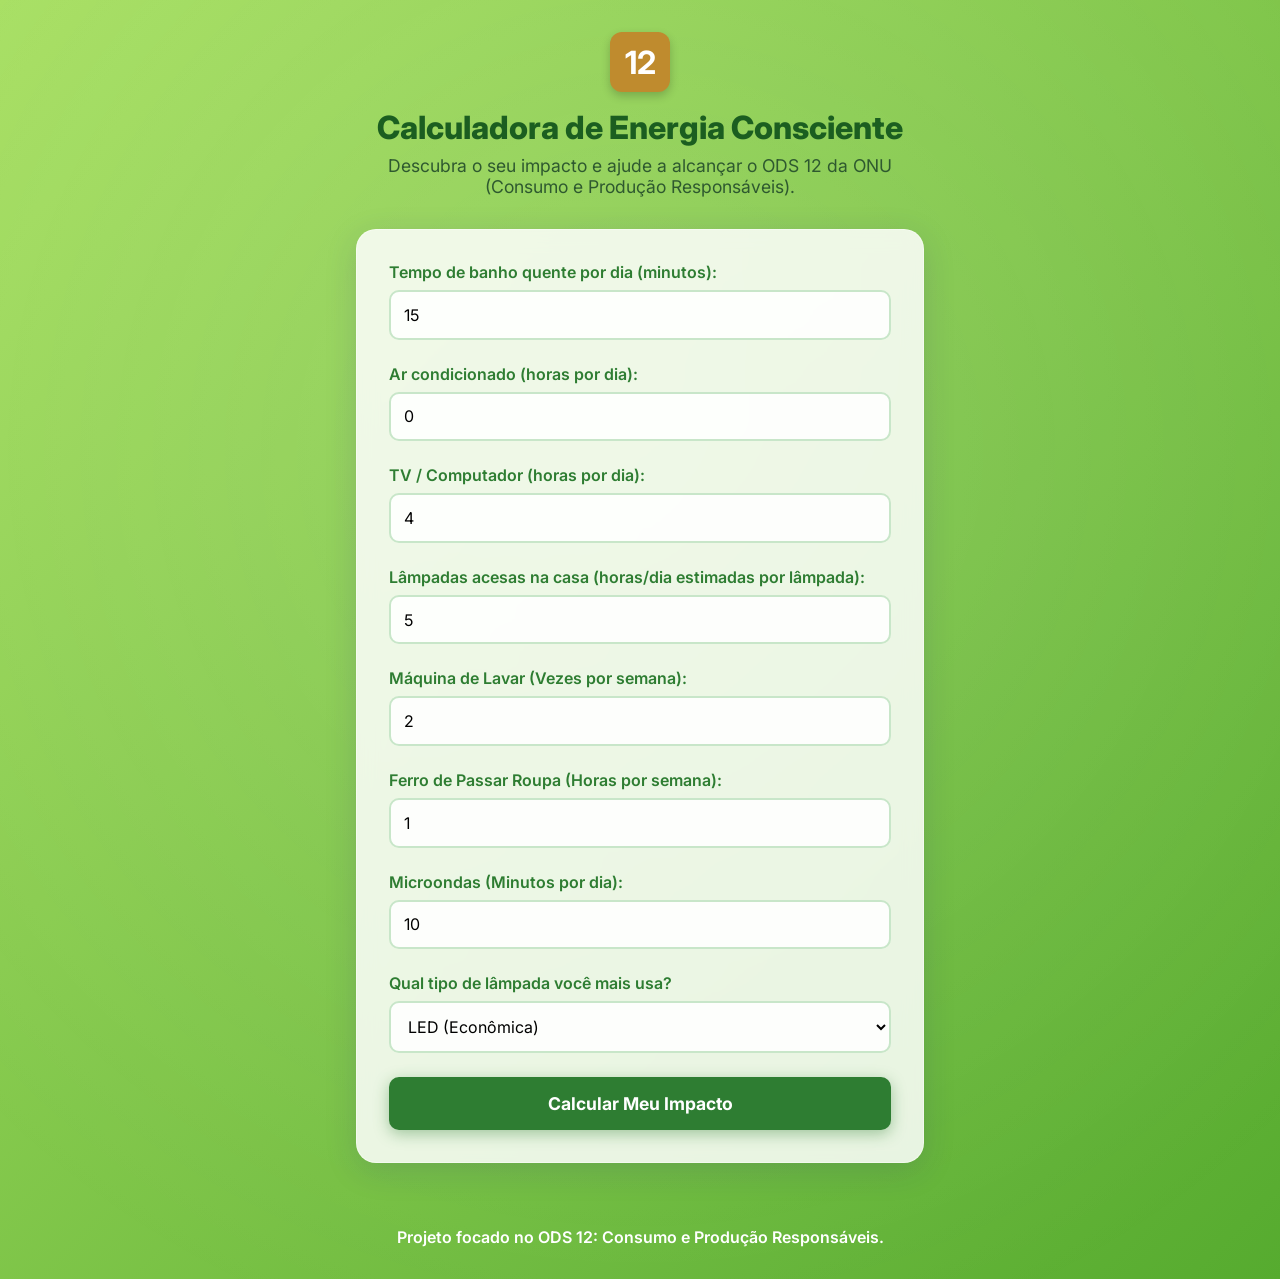
==== index.html @ fb4c2ba9 "Add files via upload" ====
<!DOCTYPE html>
<html lang="pt-BR">
<head>
    <meta charset="UTF-8">
    <meta name="viewport" content="width=device-width, initial-scale=1.0">
    <title>ODS 12 - Calculadora de Consumo de Energia</title>
    <link rel="stylesheet" href="style.css">
    <link href="https://fonts.googleapis.com/css2?family=Inter:wght@300;400;600;700&display=swap" rel="stylesheet">
</head>
<body>
    <div class="background-animation"></div>
    
    <main class="container">
        <header>
            <div class="logo-ods">12</div>
            <h1>Calculadora de Energia Consciente</h1>
            <p>Descubra o seu impacto e ajude a alcançar o ODS 12 da ONU (Consumo e Produção Responsáveis).</p>
        </header>

        <section id="calculator-section" class="card glass">
            <form id="energy-form">
                <div class="form-group">
                    <label for="shower">Tempo de banho quente por dia (minutos):</label>
                    <input type="number" id="shower" min="0" value="15" required>
                </div>
                
                <div class="form-group">
                    <label for="ac">Ar condicionado (horas por dia):</label>
                    <input type="number" id="ac" min="0" value="0" required>
                </div>

                <div class="form-group">
                    <label for="electronics">TV / Computador (horas por dia):</label>
                    <input type="number" id="electronics" min="0" value="4" required>
                </div>

                <div class="form-group">
                    <label for="lights">Lâmpadas acesas na casa (horas/dia estimadas por lâmpada):</label>
                    <input type="number" id="lights" min="0" value="5" required>
                </div>
                
                <div class="form-group">
                    <label for="washing-machine">Máquina de Lavar (Vezes por semana):</label>
                    <input type="number" id="washing-machine" min="0" value="2" required>
                </div>

                <div class="form-group">
                    <label for="iron">Ferro de Passar Roupa (Horas por semana):</label>
                    <input type="number" id="iron" min="0" value="1" required>
                </div>

                <div class="form-group">
                    <label for="microwave">Microondas (Minutos por dia):</label>
                    <input type="number" id="microwave" min="0" value="10" required>
                </div>

                <div class="form-group">
                    <label for="light-type">Qual tipo de lâmpada você mais usa?</label>
                    <select id="light-type">
                        <option value="led">LED (Econômica)</option>
                        <option value="fluorescent">Fluorescente</option>
                        <option value="incandescent">Incandescente (Antiga)</option>
                    </select>
                </div>

                <button type="submit" class="btn-primary">Calcular Meu Impacto</button>
            </form>
        </section>

        <section id="result-section" class="card glass hidden">
            <h2>Seu Resultado Mensal</h2>
            <div class="score-display">
                <span id="kwh-result">0</span> <small>kWh/mês</small>
            </div>
            
            <div class="status-box" id="status-box">
                <h3 id="status-title">Status: ...</h3>
                <p id="status-message">Mensagem...</p>
            </div>

            <div class="tips">
                <h3>💡 Dicas ODS 12 para você:</h3>
                <ul id="tips-list">
                    <!-- Tips will be injected via JS -->
                </ul>
            </div>

            <button type="button" id="recalculate-btn" class="btn-secondary">Recalcular</button>
        </section>
    </main>

    <footer>
        <p>Projeto focado no ODS 12: Consumo e Produção Responsáveis.</p>
    </footer>

    <script src="script.js"></script>
</body>
</html>
---- style.css ----
:root {
    --primary-color: #2e7d32; /* ODS 12 dark green */
    --secondary-color: #4caf50;
    --accent-color: #81c784;
    --text-dark: #1b5e20;
    --text-light: #ffffff;
    --bg-gradient: linear-gradient(135deg, #a8e063 0%, #56ab2f 100%);
    --glass-bg: rgba(255, 255, 255, 0.85);
    --glass-border: rgba(255, 255, 255, 0.4);
    --shadow: 0 8px 32px 0 rgba(31, 38, 135, 0.15);
}

* {
    margin: 0;
    padding: 0;
    box-sizing: border-box;
    font-family: 'Inter', sans-serif;
}

body {
    background: var(--bg-gradient);
    min-height: 100vh;
    color: var(--text-dark);
    display: flex;
    flex-direction: column;
    align-items: center;
    position: relative;
    overflow-x: hidden;
}

/* Subtle background animation */
.background-animation {
    position: fixed;
    top: -50%;
    left: -50%;
    width: 200%;
    height: 200%;
    background: radial-gradient(circle, rgba(255,255,255,0.1) 0%, transparent 60%);
    animation: rotate 30s linear infinite;
    z-index: -1;
}

@keyframes rotate {
    0% { transform: rotate(0deg); }
    100% { transform: rotate(360deg); }
}

.container {
    width: 100%;
    max-width: 600px;
    padding: 2rem 1rem;
    flex-grow: 1;
}

header {
    text-align: center;
    margin-bottom: 2rem;
    animation: fadeInDown 0.8s ease;
}

.logo-ods {
    background-color: #bf8b2e; /* Original color for ODS 12 */
    color: white;
    width: 60px;
    height: 60px;
    margin: 0 auto 1rem;
    display: flex;
    justify-content: center;
    align-items: center;
    font-size: 2rem;
    font-weight: bold;
    border-radius: 12px;
    box-shadow: 0 4px 10px rgba(0,0,0,0.2);
}

header h1 {
    color: var(--text-dark);
    font-weight: 800;
    margin-bottom: 0.5rem;
}

header p {
    color: #2e592f;
    font-size: 1.1rem;
}

.card {
    background: var(--glass-bg);
    border: 1px solid var(--glass-border);
    border-radius: 20px;
    padding: 2rem;
    box-shadow: var(--shadow);
    backdrop-filter: blur(10px);
    transition: all 0.3s ease;
    animation: fadeInUp 0.8s ease;
}

.hidden {
    display: none !important;
}

.form-group {
    margin-bottom: 1.5rem;
}

label {
    display: block;
    margin-bottom: 0.5rem;
    font-weight: 600;
    color: var(--primary-color);
}

input, select {
    width: 100%;
    padding: 0.8rem;
    border: 2px solid #c8e6c9;
    border-radius: 10px;
    font-size: 1rem;
    transition: border-color 0.3s;
    background: rgba(255,255,255,0.9);
}

input:focus, select:focus {
    outline: none;
    border-color: var(--primary-color);
}

button {
    width: 100%;
    padding: 1rem;
    border: none;
    border-radius: 10px;
    font-size: 1.1rem;
    font-weight: 700;
    cursor: pointer;
    transition: transform 0.2s, box-shadow 0.2s, background-color 0.3s;
}

.btn-primary {
    background-color: var(--primary-color);
    color: var(--text-light);
    box-shadow: 0 4px 15px rgba(46, 125, 50, 0.4);
}

.btn-primary:hover {
    background-color: var(--secondary-color);
    transform: translateY(-2px);
    box-shadow: 0 6px 20px rgba(46, 125, 50, 0.5);
}

.btn-secondary {
    background-color: transparent;
    color: var(--primary-color);
    border: 2px solid var(--primary-color);
    margin-top: 1rem;
}

.btn-secondary:hover {
    background-color: rgba(46, 125, 50, 0.1);
}

/* Result Section */
#result-section h2 {
    text-align: center;
    color: var(--primary-color);
    margin-bottom: 1rem;
}

.score-display {
    text-align: center;
    font-size: 3.5rem;
    font-weight: 800;
    color: var(--primary-color);
    margin-bottom: 1.5rem;
}

.score-display small {
    font-size: 1.2rem;
    color: #666;
}

.status-box {
    padding: 1rem;
    border-radius: 12px;
    margin-bottom: 1.5rem;
    text-align: center;
}

.status-good { background-color: #dcedc8; color: #33691e; }
.status-warning { background-color: #fff9c4; color: #f57f17; }
.status-bad { background-color: #ffcdd2; color: #b71c1c; }

.tips h3 {
    margin-bottom: 1rem;
    color: var(--primary-color);
}

.tips ul {
    list-style-type: none;
}

.tips li {
    position: relative;
    padding-left: 1.5rem;
    margin-bottom: 0.8rem;
    line-height: 1.4;
}

.tips li::before {
    content: "🌿";
    position: absolute;
    left: 0;
    top: 0;
}

footer {
    padding: 2rem;
    text-align: center;
    color: white;
    font-weight: 600;
}

/* Animations */
@keyframes fadeInDown {
    from { opacity: 0; transform: translateY(-20px); }
    to { opacity: 1; transform: translateY(0); }
}

@keyframes fadeInUp {
    from { opacity: 0; transform: translateY(20px); }
    to { opacity: 1; transform: translateY(0); }
}

@media (max-width: 480px) {
    .container { padding: 1rem; }
    .score-display { font-size: 2.5rem; }
}
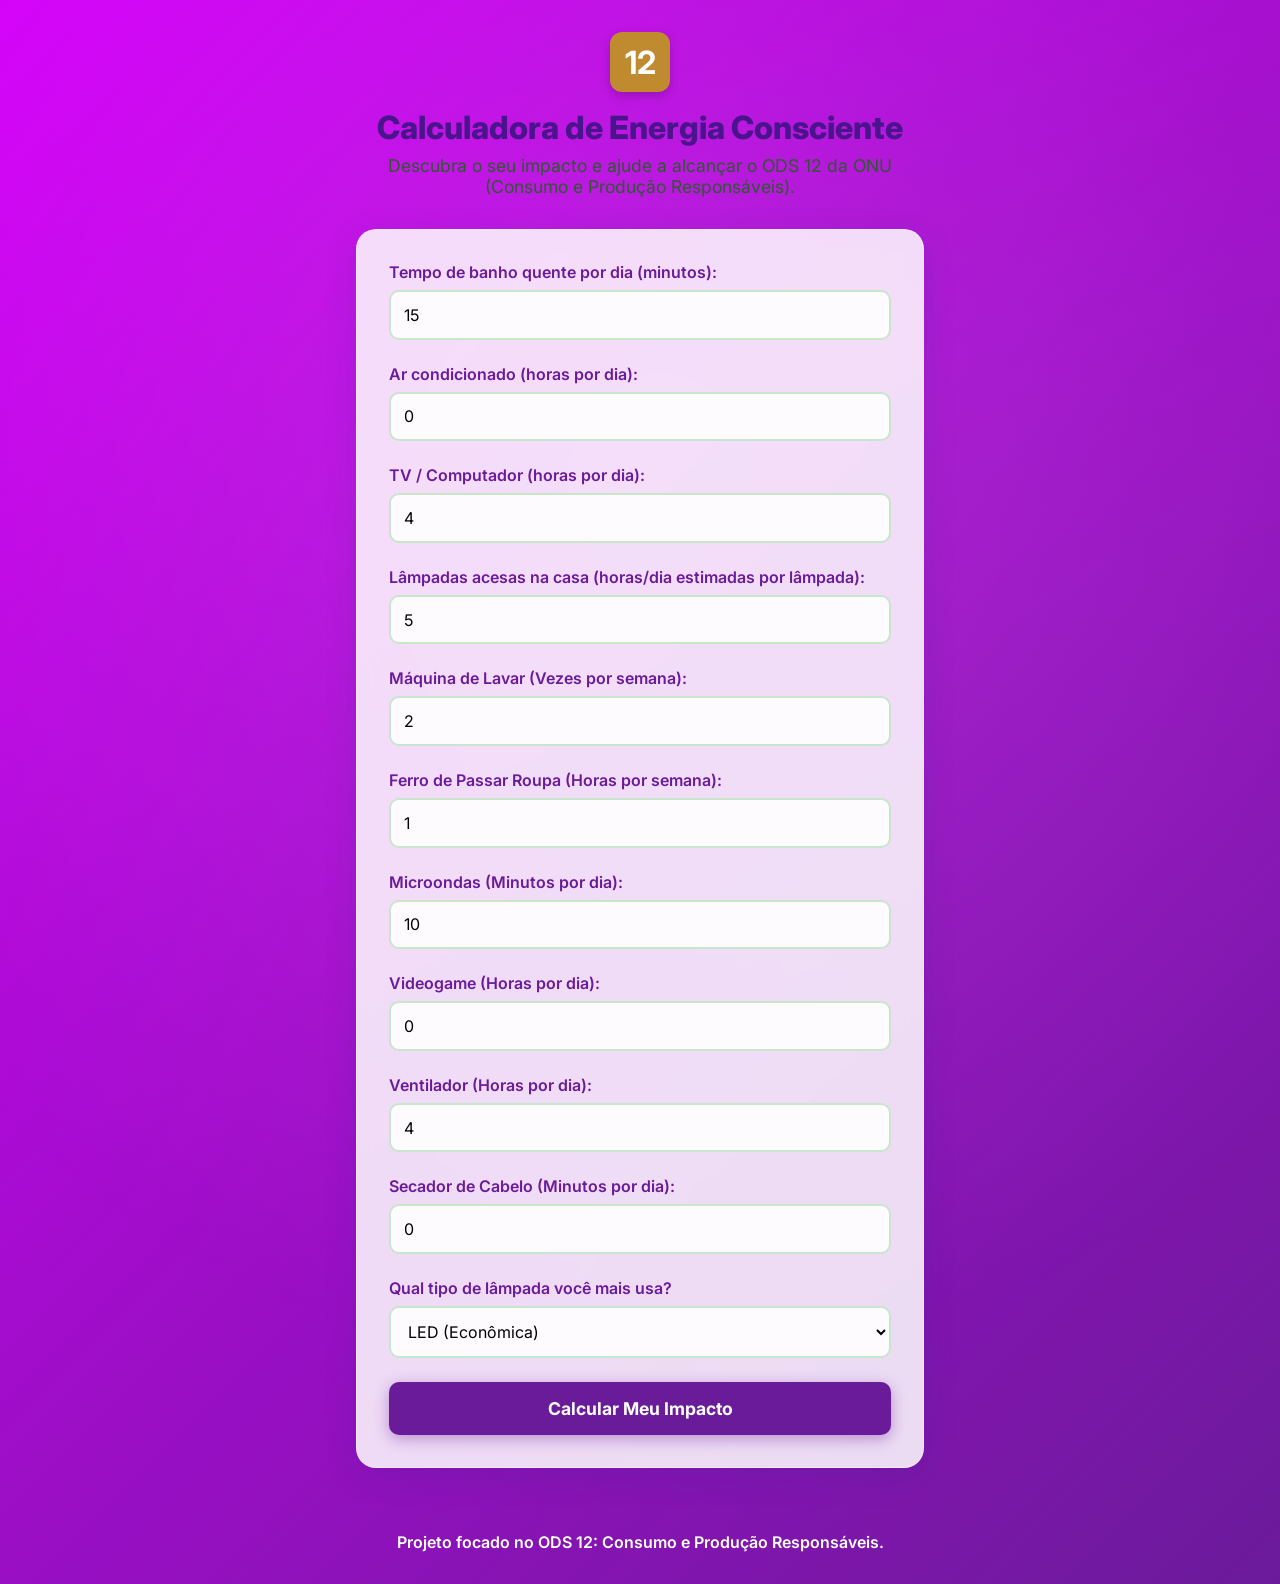
==== commit e9d5bbb5: "Add files via upload" ====
--- a/index.html
+++ b/index.html
@@ -55,6 +55,21 @@
                 </div>
 
                 <div class="form-group">
+                    <label for="videogame">Videogame (Horas por dia):</label>
+                    <input type="number" id="videogame" min="0" value="0" required>
+                </div>
+
+                <div class="form-group">
+                    <label for="fan">Ventilador (Horas por dia):</label>
+                    <input type="number" id="fan" min="0" value="4" required>
+                </div>
+
+                <div class="form-group">
+                    <label for="hairdryer">Secador de Cabelo (Minutos por dia):</label>
+                    <input type="number" id="hairdryer" min="0" value="0" required>
+                </div>
+
+                <div class="form-group">
                     <label for="light-type">Qual tipo de lâmpada você mais usa?</label>
                     <select id="light-type">
                         <option value="led">LED (Econômica)</option>
--- a/style.css
+++ b/style.css
@@ -1,10 +1,10 @@
 :root {
-    --primary-color: #2e7d32; /* ODS 12 dark green */
-    --secondary-color: #4caf50;
-    --accent-color: #81c784;
-    --text-dark: #1b5e20;
+    --primary-color: #6a1b9a; /* purple */
+    --secondary-color: #8e24aa;
+    --accent-color: #ce93d8;
+    --text-dark: #4a148c;
     --text-light: #ffffff;
-    --bg-gradient: linear-gradient(135deg, #a8e063 0%, #56ab2f 100%);
+    --bg-gradient: linear-gradient(135deg, #d500f9 0%, #6a1b9a 100%);
     --glass-bg: rgba(255, 255, 255, 0.85);
     --glass-border: rgba(255, 255, 255, 0.4);
     --shadow: 0 8px 32px 0 rgba(31, 38, 135, 0.15);
@@ -139,13 +139,13 @@
 .btn-primary {
     background-color: var(--primary-color);
     color: var(--text-light);
-    box-shadow: 0 4px 15px rgba(46, 125, 50, 0.4);
+    box-shadow: 0 4px 15px rgba(106, 27, 154, 0.4);
 }
 
 .btn-primary:hover {
     background-color: var(--secondary-color);
     transform: translateY(-2px);
-    box-shadow: 0 6px 20px rgba(46, 125, 50, 0.5);
+    box-shadow: 0 6px 20px rgba(106, 27, 154, 0.5);
 }
 
 .btn-secondary {
@@ -156,7 +156,7 @@
 }
 
 .btn-secondary:hover {
-    background-color: rgba(46, 125, 50, 0.1);
+    background-color: rgba(106, 27, 154, 0.1);
 }
 
 /* Result Section */
